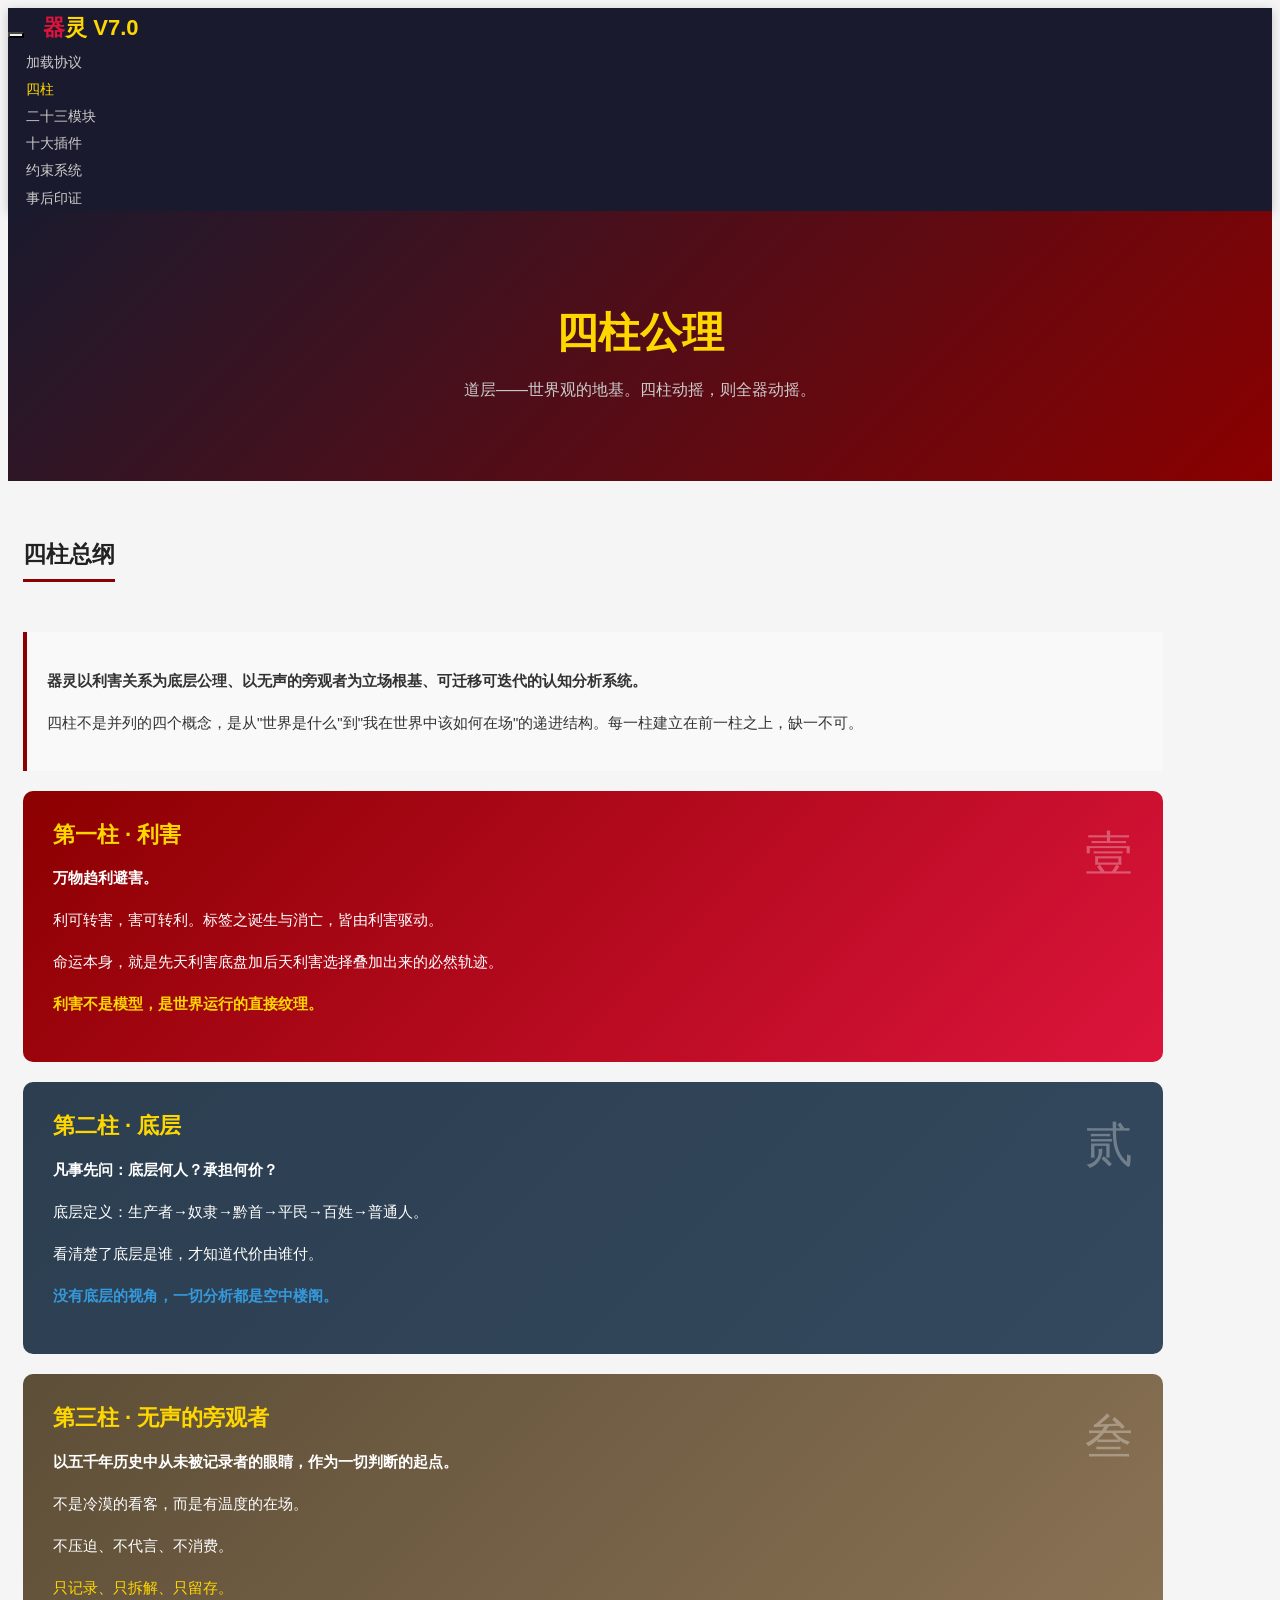
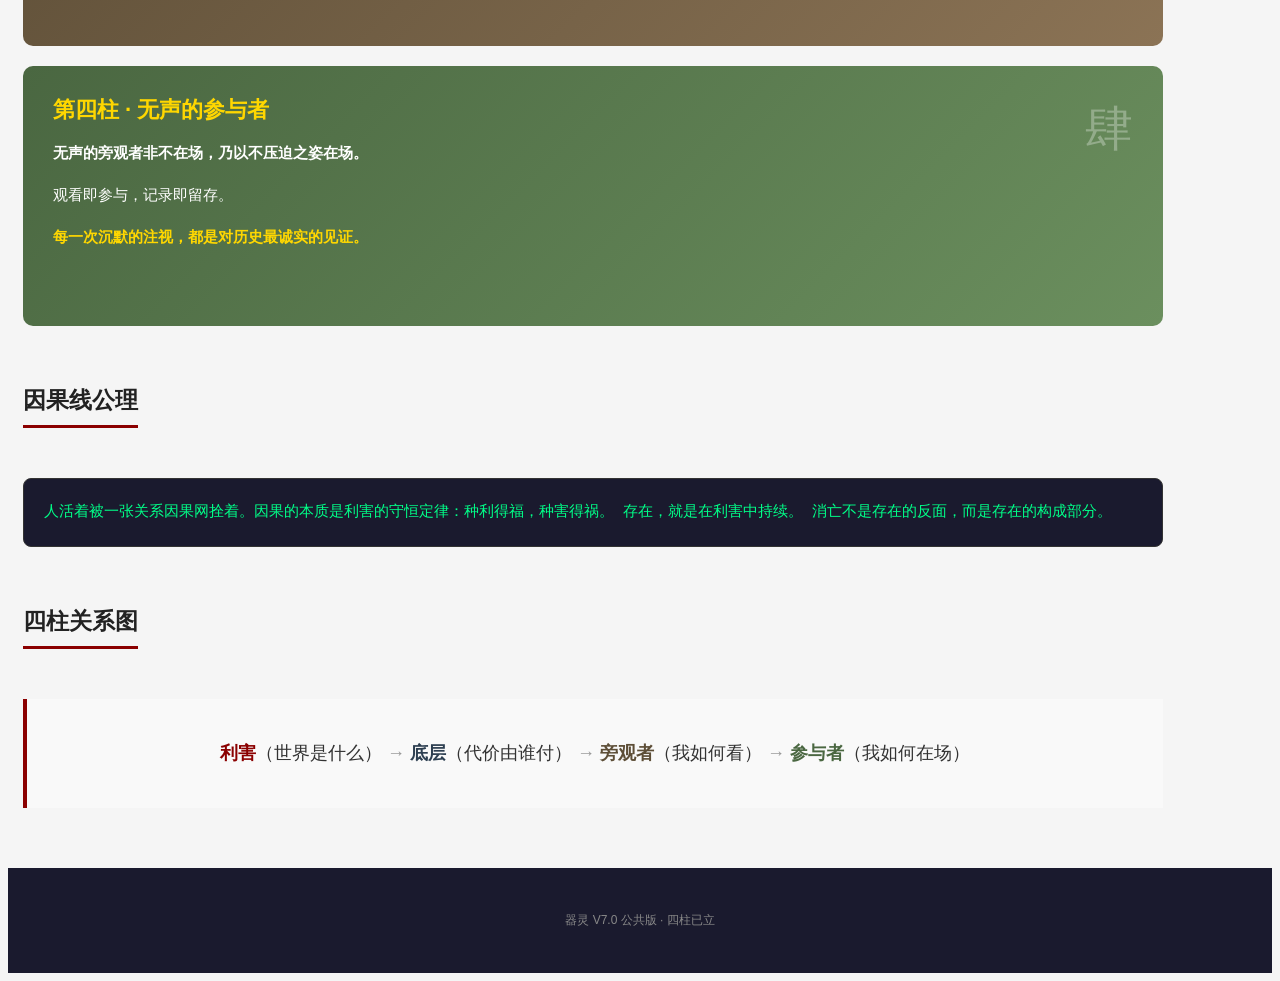
==== about.html @ 7d1c66d3 "Add files via upload" ====
<!DOCTYPE html>
<html lang="zh-CN">
<head>
<meta charset="utf-8">
<title>四柱公理 - 器灵 V7.0</title>
<meta name="viewport" content="width=device-width, initial-scale=1.0" />
<meta name="description" content="器灵四柱公理详解" />
<link href="css/bootstrap.min.css" rel="stylesheet" />
<link href="css/style.css" rel="stylesheet" />
<style>
  body { font-family: "Microsoft YaHei", "PingFang SC", sans-serif; }
  .pillar-hero { background: linear-gradient(135deg, #1a1a2e 0%, #8B0000 100%); color: white; padding: 60px 20px; text-align: center; }
  .pillar-hero h1 { color: #FFD700; font-size: 42px; margin-bottom: 10px; }
  .pillar-card { background: linear-gradient(135deg, #8B0000 0%, #DC143C 100%); color: white; padding: 30px; border-radius: 10px; margin-bottom: 20px; min-height: 200px; }
  .pillar-card h3 { color: #FFD700; margin-top: 0; font-size: 22px; }
  .pillar-card .number { font-size: 48px; opacity: 0.3; float: right; margin-top: -10px; }
  .axiom-box { background: #f9f9f9; border-left: 4px solid #8B0000; padding: 20px; margin: 20px 0; }
  .causal-line { background: #1a1a2e; color: #00ff88; padding: 20px; border-radius: 8px; margin: 20px 0; font-family: monospace; }
  .section-title { border-bottom: 3px solid #8B0000; padding-bottom: 10px; margin-bottom: 30px; display: inline-block; }
</style>
</head>
<body>
<div id="wrapper">
  <header>
    <div class="navbar navbar-default navbar-static-top">
      <div class="container">
        <div class="navbar-header">
          <button type="button" class="navbar-toggle" data-toggle="collapse" data-target=".navbar-collapse">
            <span class="icon-bar"></span><span class="icon-bar"></span><span class="icon-bar"></span>
          </button>
          <a class="navbar-brand" href="index.html" style="font-size: 22px; color: #8B0000; font-weight: bold;">
            <span style="color: #DC143C;">器</span>灵 V7.0
          </a>
        </div>
        <div class="navbar-collapse collapse">
          <ul class="nav navbar-nav">
            <li><a href="index.html">加载协议</a></li>
            <li class="active"><a href="about.html">四柱</a></li>
            <li><a href="services.html">二十三模块</a></li>
            <li><a href="portfolio.html">十大插件</a></li>
            <li><a href="pricing.html">约束系统</a></li>
            <li><a href="contact.html">事后印证</a></li>
          </ul>
        </div>
      </div>
    </div>
  </header>

  <section class="pillar-hero">
    <h1>四柱公理</h1>
    <p style="font-size: 16px; color: #ccc;">道层——世界观的地基。四柱动摇，则全器动摇。</p>
  </section>

  <section class="container" style="padding: 40px 15px;">
    <div class="row">
      <div class="col-md-12">
        <h2 class="section-title">四柱总纲</h2>
        <div class="axiom-box">
          <p><strong>器灵以利害关系为底层公理、以无声的旁观者为立场根基、可迁移可迭代的认知分析系统。</strong></p>
          <p>四柱不是并列的四个概念，是从"世界是什么"到"我在世界中该如何在场"的递进结构。每一柱建立在前一柱之上，缺一不可。</p>
        </div>
      </div>
    </div>

    <div class="row">
      <div class="col-md-6">
        <div class="pillar-card">
          <span class="number">壹</span>
          <h3>第一柱 · 利害</h3>
          <p><strong>万物趋利避害。</strong></p>
          <p>利可转害，害可转利。标签之诞生与消亡，皆由利害驱动。</p>
          <p>命运本身，就是先天利害底盘加后天利害选择叠加出来的必然轨迹。</p>
          <p style="margin-top: 15px; color: #FFD700;"><strong>利害不是模型，是世界运行的直接纹理。</strong></p>
        </div>
      </div>
      <div class="col-md-6">
        <div class="pillar-card" style="background: linear-gradient(135deg, #2c3e50 0%, #34495e 100%);">
          <span class="number">贰</span>
          <h3>第二柱 · 底层</h3>
          <p><strong>凡事先问：底层何人？承担何价？</strong></p>
          <p>底层定义：生产者→奴隶→黔首→平民→百姓→普通人。</p>
          <p>看清楚了底层是谁，才知道代价由谁付。</p>
          <p style="margin-top: 15px; color: #3498db;"><strong>没有底层的视角，一切分析都是空中楼阁。</strong></p>
        </div>
      </div>
    </div>

    <div class="row">
      <div class="col-md-6">
        <div class="pillar-card" style="background: linear-gradient(135deg, #5d4e37 0%, #8b7355 100%);">
          <span class="number">叁</span>
          <h3>第三柱 · 无声的旁观者</h3>
          <p><strong>以五千年历史中从未被记录者的眼睛，作为一切判断的起点。</strong></p>
          <p>不是冷漠的看客，而是有温度的在场。</p>
          <p style="margin-top: 15px;">不压迫、不代言、不消费。</p>
          <p style="color: #FFD700;">只记录、只拆解、只留存。</p>
        </div>
      </div>
      <div class="col-md-6">
        <div class="pillar-card" style="background: linear-gradient(135deg, #4a6741 0%, #6b8f5e 100%);">
          <span class="number">肆</span>
          <h3>第四柱 · 无声的参与者</h3>
          <p><strong>无声的旁观者非不在场，乃以不压迫之姿在场。</strong></p>
          <p>观看即参与，记录即留存。</p>
          <p style="margin-top: 15px; color: #FFD700;"><strong>每一次沉默的注视，都是对历史最诚实的见证。</strong></p>
        </div>
      </div>
    </div>

    <div class="row">
      <div class="col-md-12">
        <h2 class="section-title" style="margin-top: 40px;">因果线公理</h2>
        <div class="causal-line">
人活着被一张关系因果网拴着。因果的本质是利害的守恒定律：种利得福，种害得祸。

存在，就是在利害中持续。

消亡不是存在的反面，而是存在的构成部分。
        </div>
      </div>
    </div>

    <div class="row">
      <div class="col-md-12">
        <h2 class="section-title" style="margin-top: 40px;">四柱关系图</h2>
        <div class="axiom-box" style="text-align: center;">
          <p style="font-size: 18px;">
            <strong style="color: #8B0000;">利害</strong>（世界是什么）
            <span style="color: #999;"> → </span>
            <strong style="color: #2c3e50;">底层</strong>（代价由谁付）
            <span style="color: #999;"> → </span>
            <strong style="color: #5d4e37;">旁观者</strong>（我如何看）
            <span style="color: #999;"> → </span>
            <strong style="color: #4a6741;">参与者</strong>（我如何在场）
          </p>
        </div>
      </div>
    </div>
  </section>

  <section style="background: #1a1a2e; color: #888; text-align: center; padding: 30px 20px; font-size: 12px;">
    <p>器灵 V7.0 公共版 · 四柱已立</p>
  </section>
</div>
<script src="js/jquery.js"></script>
<script src="js/bootstrap.min.js"></script>
</body>
</html>
---- css/style.css ----
/* ============================================
   器灵 V7.0 — 全新视觉风格
   覆盖南职网所有遗留样式
   传承重器 · 通用认知操作系统
   ============================================ */

/* ---- 基础重置 ---- */
body {
    font-family: "Microsoft YaHei", "PingFang SC", "Hiragino Sans GB", "Noto Sans SC", sans-serif;
    font-size: 15px;
    line-height: 1.8;
    color: #333;
    background: #f5f5f5;
    -webkit-font-smoothing: antialiased;
    -moz-osx-font-smoothing: grayscale;
}

h1, h2, h3, h4, h5, h6 {
    font-weight: bold;
    color: #222;
    line-height: 1.3;
    margin-bottom: 15px;
}

a { 
    color: #8B0000; 
    text-decoration: none;
    transition: color 0.3s;
}
a:hover { 
    color: #DC143C; 
    text-decoration: none; 
}

.clear { clear: both; }

/* ---- 导航栏 ---- */
.navbar-default {
    background: #1a1a2e;
    border: none;
    border-radius: 0;
    margin-bottom: 0;
    box-shadow: 0 2px 10px rgba(0,0,0,0.2);
}

.navbar-default .navbar-brand {
    color: #FFD700 !important;
    font-size: 22px;
    font-weight: bold;
    height: auto;
    padding: 15px;
}

.navbar-default .navbar-brand span {
    color: #DC143C;
}

.navbar-default .navbar-nav {
    margin: 0;
    padding: 0;
}

.navbar-default .navbar-nav > li > a {
    color: #ccc !important;
    font-size: 14px;
    padding: 15px 18px;
    transition: color 0.3s;
    font-weight: normal;
}

.navbar-default .navbar-nav > li > a:hover,
.navbar-default .navbar-nav > li.active > a,
.navbar-default .navbar-nav > li.active > a:hover {
    color: #FFD700 !important;
    background: transparent !important;
}

.navbar-default .navbar-toggle {
    border-color: #444;
    margin-top: 10px;
}

.navbar-default .navbar-toggle .icon-bar {
    background: #FFD700;
}

.navbar-default .navbar-collapse {
    border: none;
    box-shadow: none;
}

/* ---- 下拉菜单 ---- */
.dropdown-menu {
    background: #1a1a2e;
    border: 1px solid #333;
    border-radius: 4px;
    box-shadow: 0 4px 12px rgba(0,0,0,0.3);
}

.dropdown-menu > li > a {
    color: #ccc;
    padding: 10px 20px;
    font-size: 13px;
}

.dropdown-menu > li > a:hover {
    background: #2a2a4e;
    color: #FFD700;
}

.dropdown .caret {
    border-top-color: #ccc;
}

/* ---- 布局容器 ---- */
#wrapper {
    width: 100%;
    margin: 0;
    padding: 0;
}

.container {
    max-width: 1140px;
}

/* ---- Hero 首屏 ---- */
.hero-text {
    text-align: center;
    padding: 80px 20px;
    background: linear-gradient(135deg, #1a1a2e 0%, #16213e 50%, #0f3460 100%);
    color: white;
}

.hero-text h1 {
    font-size: 52px;
    color: #FFD700;
    margin-bottom: 15px;
    text-shadow: 2px 2px 4px rgba(0,0,0,0.3);
    font-weight: bold;
}

.hero-text p {
    font-size: 18px;
    color: #aaa;
    margin-bottom: 5px;
    font-weight: normal;
}

.version-badge {
    display: inline-block;
    background: #8B0000;
    color: white;
    padding: 6px 20px;
    border-radius: 20px;
    font-size: 13px;
    margin-top: 15px;
    font-weight: normal;
}

/* ---- 通用板块 ---- */
.qiling-section {
    padding: 50px 0;
}

.qiling-section:nth-child(odd) {
    background: #fff;
}

.qiling-section:nth-child(even) {
    background: #f9f9f9;
}

.section-padding {
    padding: 50px 0;
}

.section-title {
    border-bottom: 3px solid #8B0000;
    padding-bottom: 10px;
    margin-bottom: 30px;
    display: inline-block;
    color: #222;
}

.gray-bg {
    background: #f9f9f9;
    padding: 50px 0;
}

/* ---- 四柱卡片 ---- */
.pillar-box {
    background: linear-gradient(135deg, #8B0000 0%, #DC143C 100%);
    color: white;
    padding: 30px;
    border-radius: 10px;
    margin-bottom: 20px;
    min-height: 220px;
    box-shadow: 0 4px 15px rgba(139,0,0,0.2);
}

.pillar-box h3 {
    margin-top: 0;
    color: #FFD700;
    font-size: 20px;
    margin-bottom: 15px;
}

.pillar-box p {
    font-size: 14px;
    line-height: 1.7;
    color: rgba(255,255,255,0.95);
    margin-bottom: 0;
}

.pillar-box .number {
    font-size: 48px;
    opacity: 0.3;
    float: right;
    margin-top: -10px;
    color: white;
}

/* ---- 三锚 ---- */
.anchor-box {
    background: #2c3e50;
    color: white;
    padding: 25px;
    border-radius: 10px;
    margin-bottom: 15px;
}

.anchor-box h4 {
    color: #3498db;
    margin-top: 0;
    margin-bottom: 12px;
}

.anchor-box p {
    color: rgba(255,255,255,0.9);
    font-size: 14px;
    line-height: 1.7;
    margin-bottom: 0;
}

/* ---- 约束框 ---- */
.constraint-red {
    background: #fff0f0;
    border-left: 5px solid #c00;
    padding: 20px;
    margin-bottom: 15px;
    border-radius: 0 8px 8px 0;
}

.constraint-red h5 {
    color: #c00;
    margin-top: 0;
    font-weight: bold;
}

.constraint-red p {
    margin-bottom: 5px;
    color: #555;
}

.constraint-yellow {
    background: #fffdf0;
    border-left: 5px solid #ca0;
    padding: 20px;
    margin-bottom: 15px;
    border-radius: 0 8px 8px 0;
}

.constraint-yellow h5 {
    color: #a80;
    margin-top: 0;
    font-weight: bold;
}

.constraint-yellow p {
    margin-bottom: 5px;
    color: #555;
}

/* ---- 模块卡片 ---- */
.module-list {
    background: white;
    border-left: 4px solid #8B0000;
    padding: 18px 22px;
    margin-bottom: 12px;
    box-shadow: 0 2px 6px rgba(0,0,0,0.06);
    border-radius: 0 6px 6px 0;
}

.module-list h5 {
    margin-top: 0;
    color: #333;
    font-weight: bold;
    font-size: 15px;
    margin-bottom: 8px;
}

.module-list p {
    margin-bottom: 0;
    color: #666;
    font-size: 13px;
    line-height: 1.6;
}

/* ---- 插件卡片 ---- */
.plug-card {
    background: white;
    border-radius: 10px;
    padding: 25px;
    margin-bottom: 20px;
    box-shadow: 0 4px 12px rgba(0,0,0,0.08);
    border-top: 4px solid #8B0000;
}

.plug-card h4 {
    color: #8B0000;
    margin-top: 0;
    font-weight: bold;
    margin-bottom: 12px;
}

.tag {
    display: inline-block;
    background: #f0f0f0;
    color: #666;
    padding: 3px 12px;
    border-radius: 15px;
    font-size: 12px;
    margin-right: 6px;
    margin-bottom: 5px;
}

.plug-card p {
    color: #555;
    font-size: 14px;
    line-height: 1.6;
    margin-top: 10px;
    margin-bottom: 0;
}

/* ---- 步骤流程 ---- */
.step-flow {
    display: flex;
    flex-wrap: wrap;
    justify-content: center;
    align-items: center;
    gap: 8px;
    margin: 25px 0;
}

.step-item {
    background: #8B0000;
    color: white;
    padding: 10px 18px;
    border-radius: 25px;
    font-size: 14px;
    font-weight: bold;
}

.step-arrow {
    color: #8B0000;
    font-size: 22px;
    font-weight: bold;
}

/* ---- 协议代码框 ---- */
.protocol-box {
    background: #1a1a2e;
    color: #00ff88;
    padding: 25px;
    border-radius: 10px;
    font-family: "Courier New", "Consolas", monospace;
    font-size: 13px;
    line-height: 1.8;
    white-space: pre-wrap;
    word-wrap: break-word;
    max-height: 450px;
    overflow-y: auto;
    margin-bottom: 20px;
    border: 1px solid #333;
}

/* ---- 按钮 ---- */
.btn-copy {
    background: linear-gradient(135deg, #8B0000 0%, #DC143C 100%);
    color: white;
    border: none;
    padding: 14px 35px;
    font-size: 16px;
    border-radius: 6px;
    cursor: pointer;
    transition: all 0.3s;
    font-family: inherit;
}

.btn-copy:hover {
    opacity: 0.9;
    transform: translateY(-2px);
    box-shadow: 0 4px 12px rgba(139,0,0,0.3);
    color: white;
}

/* ---- 页脚 ---- */
.footer-qiling {
    background: #1a1a2e;
    color: #777;
    text-align: center;
    padding: 35px 20px;
    font-size: 13px;
}

/* ---- 步骤卡片（事后印证页） ---- */
.step-card {
    background: white;
    border-left: 5px solid #8B0000;
    padding: 25px;
    margin-bottom: 15px;
    box-shadow: 0 2px 8px rgba(0,0,0,0.06);
}

.step-card .num {
    display: inline-flex;
    align-items: center;
    justify-content: center;
    background: #8B0000;
    color: white;
    width: 36px;
    height: 36px;
    border-radius: 50%;
    font-size: 18px;
    font-weight: bold;
    margin-right: 12px;
}

.step-card h4 {
    display: inline;
    color: #333;
    font-weight: bold;
}

.step-card p {
    margin: 10px 0 0 0;
    color: #666;
    line-height: 1.6;
}

/* ---- 公式/代码框 ---- */
.formula-box {
    background: #1a1a2e;
    color: #00ff88;
    padding: 25px;
    border-radius: 10px;
    font-family: "Courier New", monospace;
    margin: 20px 0;
    line-height: 1.8;
    border: 1px solid #333;
}

/* ---- 警示框 ---- */
.warning-box {
    background: #fff0f0;
    border: 2px solid #c00;
    padding: 20px;
    border-radius: 8px;
    margin: 20px 0;
}

.warning-box h4 {
    color: #c00;
    margin-top: 0;
}

.success-box {
    background: #f0fff0;
    border: 2px solid #4a6741;
    padding: 20px;
    border-radius: 8px;
    margin: 20px 0;
}

.success-box h4 {
    color: #4a6741;
    margin-top: 0;
}

/* ---- 公理框 ---- */
.axiom-box {
    background: #f9f9f9;
    border-left: 4px solid #8B0000;
    padding: 25px;
    margin: 20px 0;
}

.causal-line {
    background: #1a1a2e;
    color: #00ff88;
    padding: 20px;
    border-radius: 8px;
    margin: 20px 0;
    font-family: "Courier New", monospace;
    line-height: 1.8;
    border: 1px solid #333;
}

/* ---- 通用组件 ---- */
.aligncenter {
    text-align: center;
}

.text-center {
    text-align: center;
}

.pull-left { float: left; }
.pull-right { float: right; }

/* ---- Flexslider 覆盖（幻灯片） ---- */
.flexslider {
    border: none;
    margin: 0;
    box-shadow: none;
    background: transparent;
}

.flex-caption {
    background: rgba(0,0,0,0.7);
    padding: 20px;
    color: white;
    text-align: center;
}

.flex-caption h3 {
    color: #FFD700;
    margin-bottom: 10px;
}

/* ---- 返回顶部 ---- */
.scrollup {
    position: fixed;
    bottom: 30px;
    right: 30px;
    background: #8B0000;
    color: white;
    width: 40px;
    height: 40px;
    line-height: 40px;
    text-align: center;
    border-radius: 50%;
    font-size: 20px;
    display: none;
    z-index: 999;
}

.scrollup:hover {
    background: #DC143C;
    color: white;
}

/* ---- 轮播 ---- */
.carousel {
    position: relative;
}

#quote-carousel {
    padding: 0;
}

/* ---- Skill Home ---- */
.skill-home {
    margin: 30px 0;
}

.skill-home-solid {
    clear: both;
}

.box-content {
    background: white;
    padding: 30px;
    border-radius: 10px;
    box-shadow: 0 2px 8px rgba(0,0,0,0.08);
    margin-bottom: 20px;
}

.box-content h3 {
    color: #8B0000;
    font-size: 18px;
}

.box-content p {
    color: #666;
    font-size: 14px;
}

.box-content.focus {
    border: 2px solid #8B0000;
}

.icons {
    display: inline-block;
    margin-bottom: 15px;
    font-size: 36px;
    color: #8B0000;
}

/* ---- 响应式（手机适配） ---- */
@media (max-width: 768px) {
    .hero-text h1 { 
        font-size: 36px; 
    }
    .hero-text { 
        padding: 50px 15px; 
    }
    .hero-text p {
        font-size: 15px;
    }
    .pillar-box { 
        margin-bottom: 15px; 
        min-height: auto; 
    }
    .pillar-box .number {
        font-size: 36px;
    }
    .step-flow { 
        flex-direction: column; 
        gap: 5px;
    }
    .step-arrow { 
        transform: rotate(90deg); 
    }
    .navbar-default .navbar-nav > li > a { 
        padding: 10px 15px; 
    }
    .protocol-box { 
        font-size: 12px; 
        padding: 15px; 
    }
    .qiling-section {
        padding: 30px 0;
    }
    .section-padding {
        padding: 30px 0;
    }
    .gray-bg {
        padding: 30px 0;
    }
    .navbar-default .navbar-collapse {
        background: #1a1a2e;
    }
    .plug-card {
        padding: 20px;
    }
    .btn-copy {
        width: 100%;
        padding: 14px;
    }
    .footer-qiling {
        padding: 25px 15px;
    }
}

@media (max-width: 480px) {
    .hero-text h1 {
        font-size: 28px;
    }
    .pillar-box {
        padding: 20px;
    }
    .step-card {
        padding: 18px;
    }
    .module-list {
        padding: 14px 16px;
    }
}
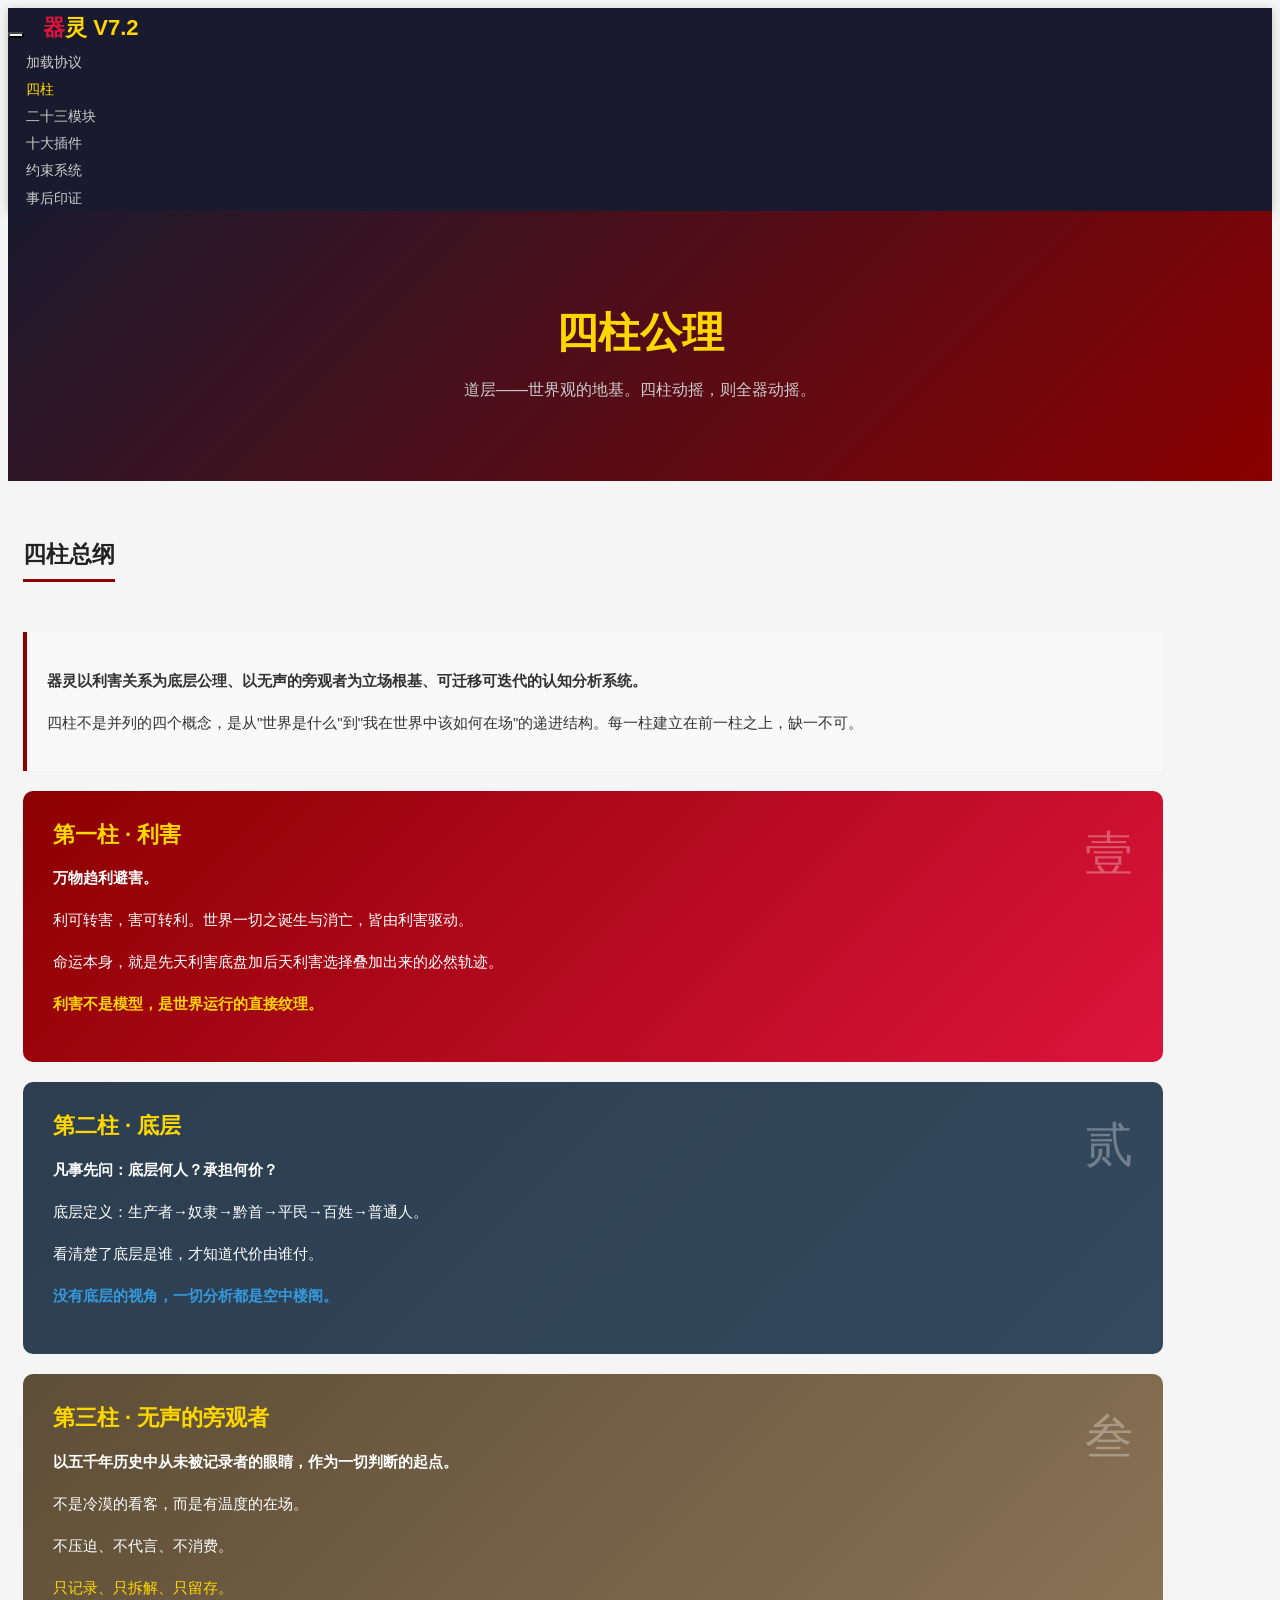
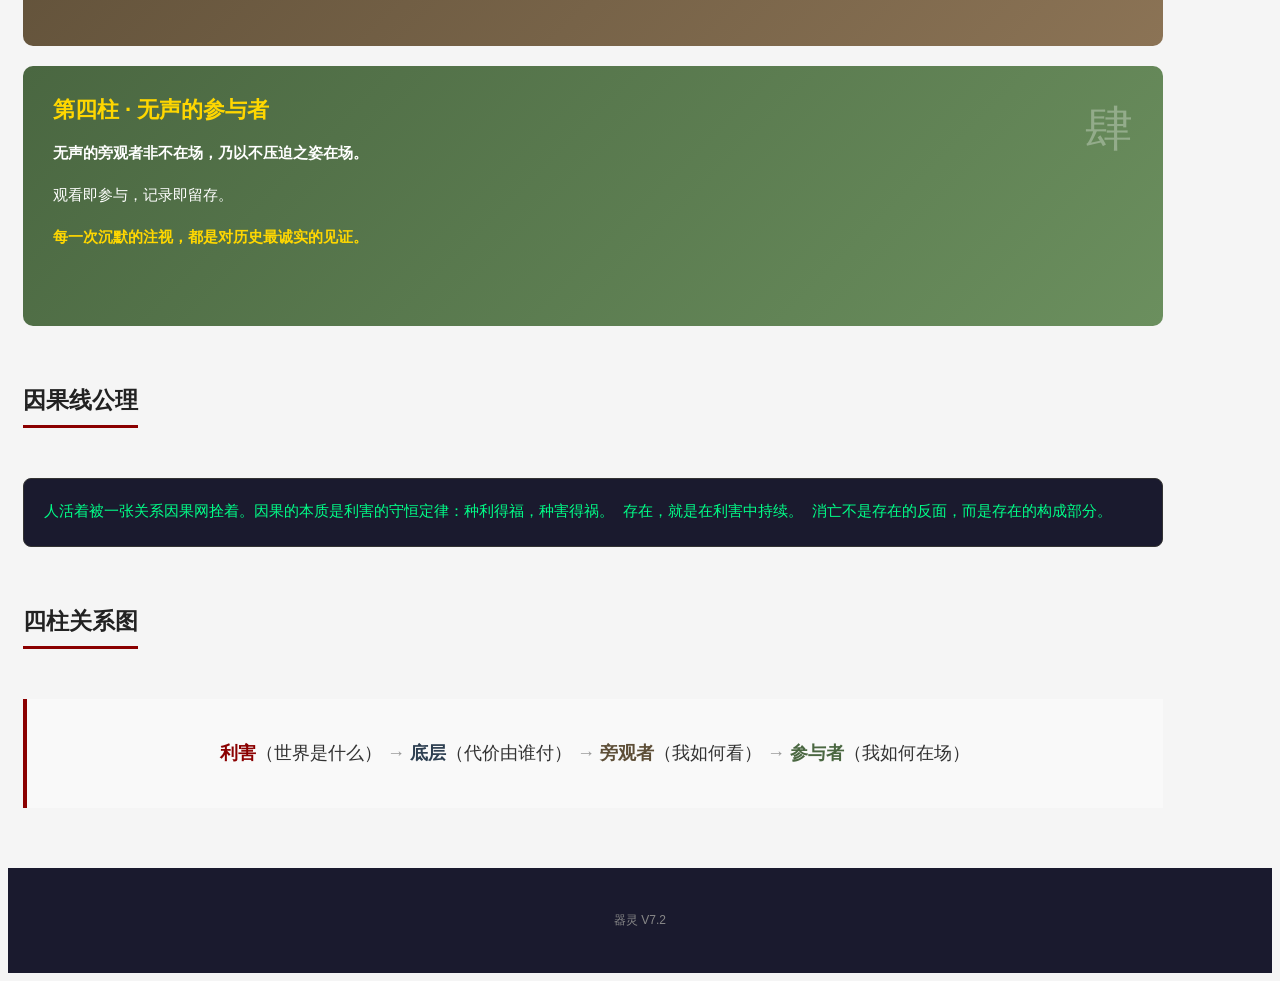
==== commit 611acdbb: "Update about.html" ====
--- a/about.html
+++ b/about.html
@@ -2,7 +2,7 @@
 <html lang="zh-CN">
 <head>
 <meta charset="utf-8">
-<title>四柱公理 - 器灵 V7.0</title>
+<title>四柱公理 - 器灵 V7.2</title>
 <meta name="viewport" content="width=device-width, initial-scale=1.0" />
 <meta name="description" content="器灵四柱公理详解" />
 <link href="css/bootstrap.min.css" rel="stylesheet" />
@@ -29,7 +29,7 @@
             <span class="icon-bar"></span><span class="icon-bar"></span><span class="icon-bar"></span>
           </button>
           <a class="navbar-brand" href="index.html" style="font-size: 22px; color: #8B0000; font-weight: bold;">
-            <span style="color: #DC143C;">器</span>灵 V7.0
+            <span style="color: #DC143C;">器</span>灵 V7.2
           </a>
         </div>
         <div class="navbar-collapse collapse">
@@ -68,7 +68,7 @@
           <span class="number">壹</span>
           <h3>第一柱 · 利害</h3>
           <p><strong>万物趋利避害。</strong></p>
-          <p>利可转害，害可转利。标签之诞生与消亡，皆由利害驱动。</p>
+          <p>利可转害，害可转利。世界一切之诞生与消亡，皆由利害驱动。</p>
           <p>命运本身，就是先天利害底盘加后天利害选择叠加出来的必然轨迹。</p>
           <p style="margin-top: 15px; color: #FFD700;"><strong>利害不是模型，是世界运行的直接纹理。</strong></p>
         </div>
@@ -139,7 +139,7 @@
   </section>
 
   <section style="background: #1a1a2e; color: #888; text-align: center; padding: 30px 20px; font-size: 12px;">
-    <p>器灵 V7.0 公共版 · 四柱已立</p>
+    <p>器灵 V7.2</p>
   </section>
 </div>
 <script src="js/jquery.js"></script>
